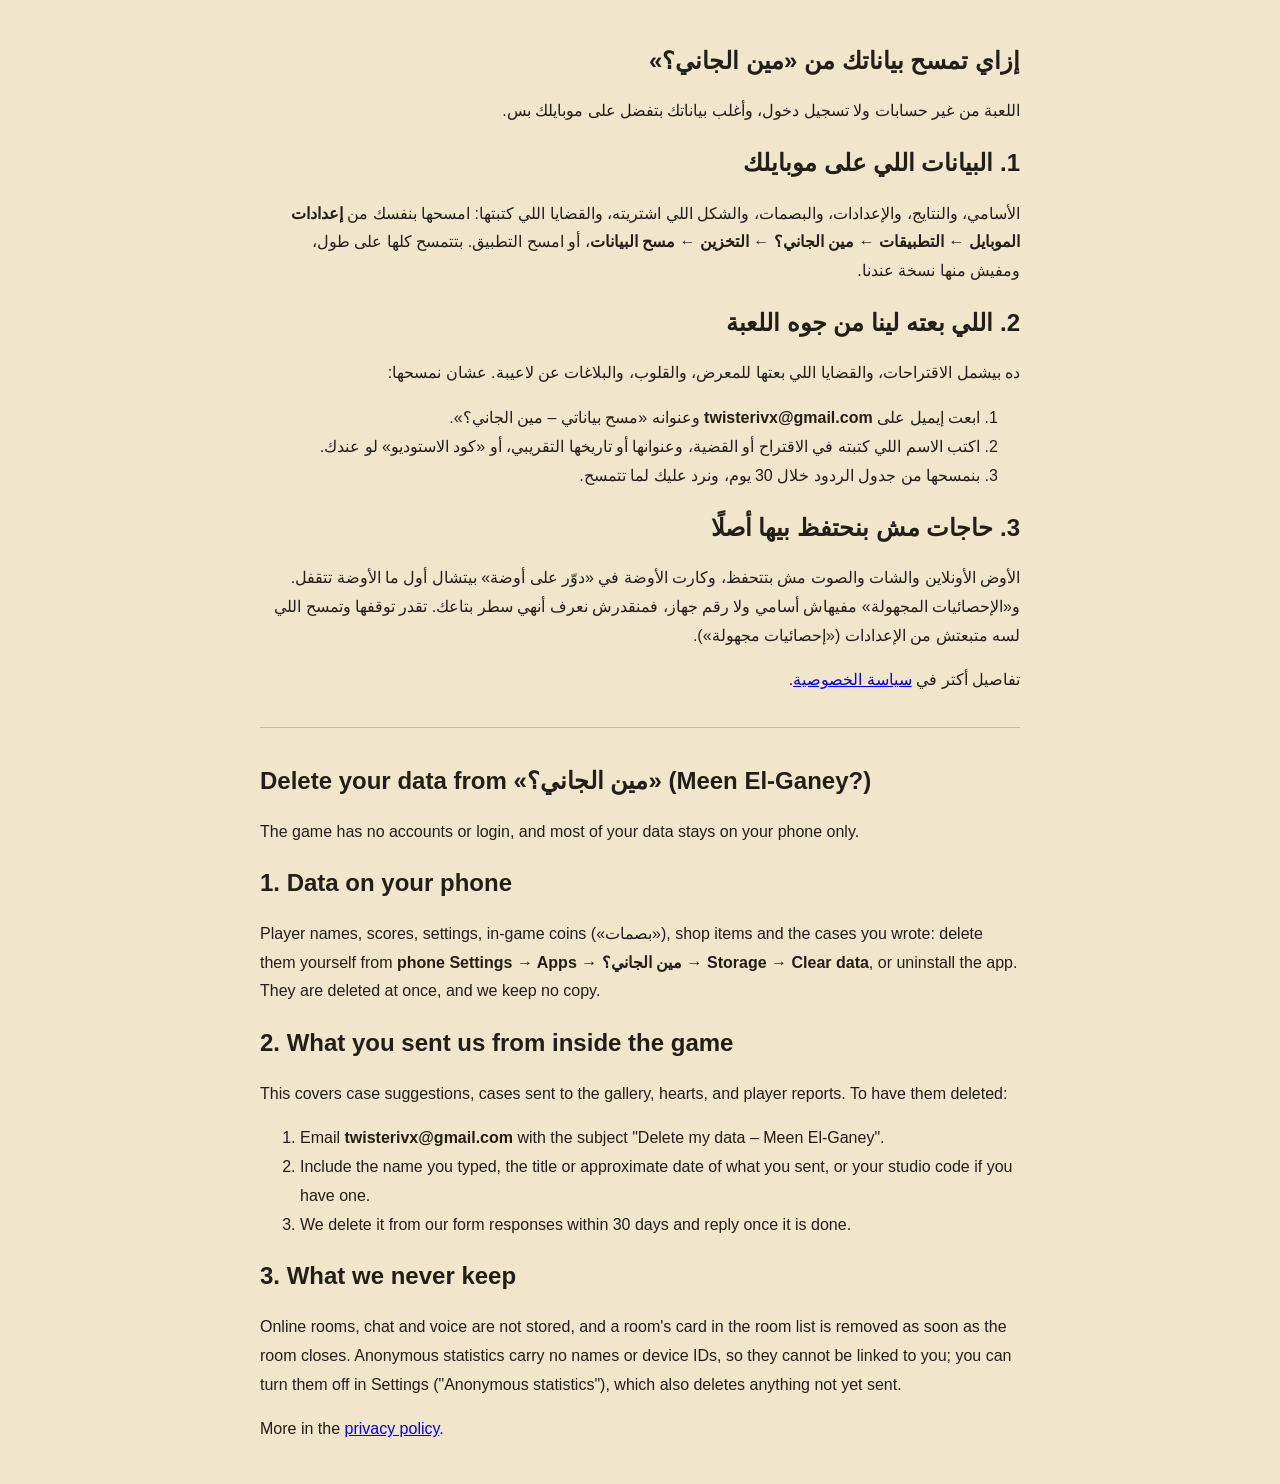
==== delete-data.html @ 5a8d2a7b "Data deletion page for the Play listing Co-Authored-By: Claude Opus 5.5 (1M context) <noreply@anthro" ====
<!doctype html>
<html lang="ar" dir="rtl">
<head>
<meta charset="utf-8">
<meta name="viewport" content="width=device-width, initial-scale=1">
<title>مسح بياناتك – مين الجاني؟</title>
<style>
  body { font-family: "Segoe UI", Tahoma, sans-serif; max-width: 760px; margin: 0 auto; padding: 24px 16px; line-height: 1.8; color: #231E17; background: #F1E6CC; }
  h1, h2 { line-height: 1.4; }
  section + section { margin-top: 32px; padding-top: 16px; border-top: 1px solid #CDB88C; }
  .en { direction: ltr; text-align: left; }
</style>
</head>
<body>
<section>
  <h1>إزاي تمسح بياناتك من «مين الجاني؟»</h1>
  <p>اللعبة من غير حسابات ولا تسجيل دخول، وأغلب بياناتك بتفضل على موبايلك بس.</p>
  <h2>1. البيانات اللي على موبايلك</h2>
  <p>الأسامي، والنتايج، والإعدادات، والبصمات، والشكل اللي اشتريته، والقضايا اللي كتبتها: امسحها بنفسك من <b>إعدادات الموبايل ← التطبيقات ← مين الجاني؟ ← التخزين ← مسح البيانات</b>، أو امسح التطبيق. بتتمسح كلها على طول، ومفيش منها نسخة عندنا.</p>
  <h2>2. اللي بعته لينا من جوه اللعبة</h2>
  <p>ده بيشمل الاقتراحات، والقضايا اللي بعتها للمعرض، والقلوب، والبلاغات عن لاعيبة. عشان نمسحها:</p>
  <ol>
    <li>ابعت إيميل على <b>twisterivx@gmail.com</b> وعنوانه «مسح بياناتي – مين الجاني؟».</li>
    <li>اكتب الاسم اللي كتبته في الاقتراح أو القضية، وعنوانها أو تاريخها التقريبي، أو «كود الاستوديو» لو عندك.</li>
    <li>بنمسحها من جدول الردود خلال 30 يوم، ونرد عليك لما تتمسح.</li>
  </ol>
  <h2>3. حاجات مش بنحتفظ بيها أصلًا</h2>
  <p>الأوض الأونلاين والشات والصوت مش بتتحفظ، وكارت الأوضة في «دوّر على أوضة» بيتشال أول ما الأوضة تتقفل. و«الإحصائيات المجهولة» مفيهاش أسامي ولا رقم جهاز، فمنقدرش نعرف أنهي سطر بتاعك. تقدر توقفها وتمسح اللي لسه متبعتش من الإعدادات («إحصائيات مجهولة»).</p>
  <p>تفاصيل أكتر في <a href="privacy.html">سياسة الخصوصية</a>.</p>
</section>
<section class="en" lang="en">
  <h1>Delete your data from «مين الجاني؟» (Meen El-Ganey?)</h1>
  <p>The game has no accounts or login, and most of your data stays on your phone only.</p>
  <h2>1. Data on your phone</h2>
  <p>Player names, scores, settings, in-game coins («بصمات»), shop items and the cases you wrote: delete them yourself from <b>phone Settings → Apps → مين الجاني؟ → Storage → Clear data</b>, or uninstall the app. They are deleted at once, and we keep no copy.</p>
  <h2>2. What you sent us from inside the game</h2>
  <p>This covers case suggestions, cases sent to the gallery, hearts, and player reports. To have them deleted:</p>
  <ol>
    <li>Email <b>twisterivx@gmail.com</b> with the subject "Delete my data – Meen El-Ganey".</li>
    <li>Include the name you typed, the title or approximate date of what you sent, or your studio code if you have one.</li>
    <li>We delete it from our form responses within 30 days and reply once it is done.</li>
  </ol>
  <h2>3. What we never keep</h2>
  <p>Online rooms, chat and voice are not stored, and a room's card in the room list is removed as soon as the room closes. Anonymous statistics carry no names or device IDs, so they cannot be linked to you; you can turn them off in Settings ("Anonymous statistics"), which also deletes anything not yet sent.</p>
  <p>More in the <a href="privacy.html">privacy policy</a>.</p>
</section>
</body>
</html>
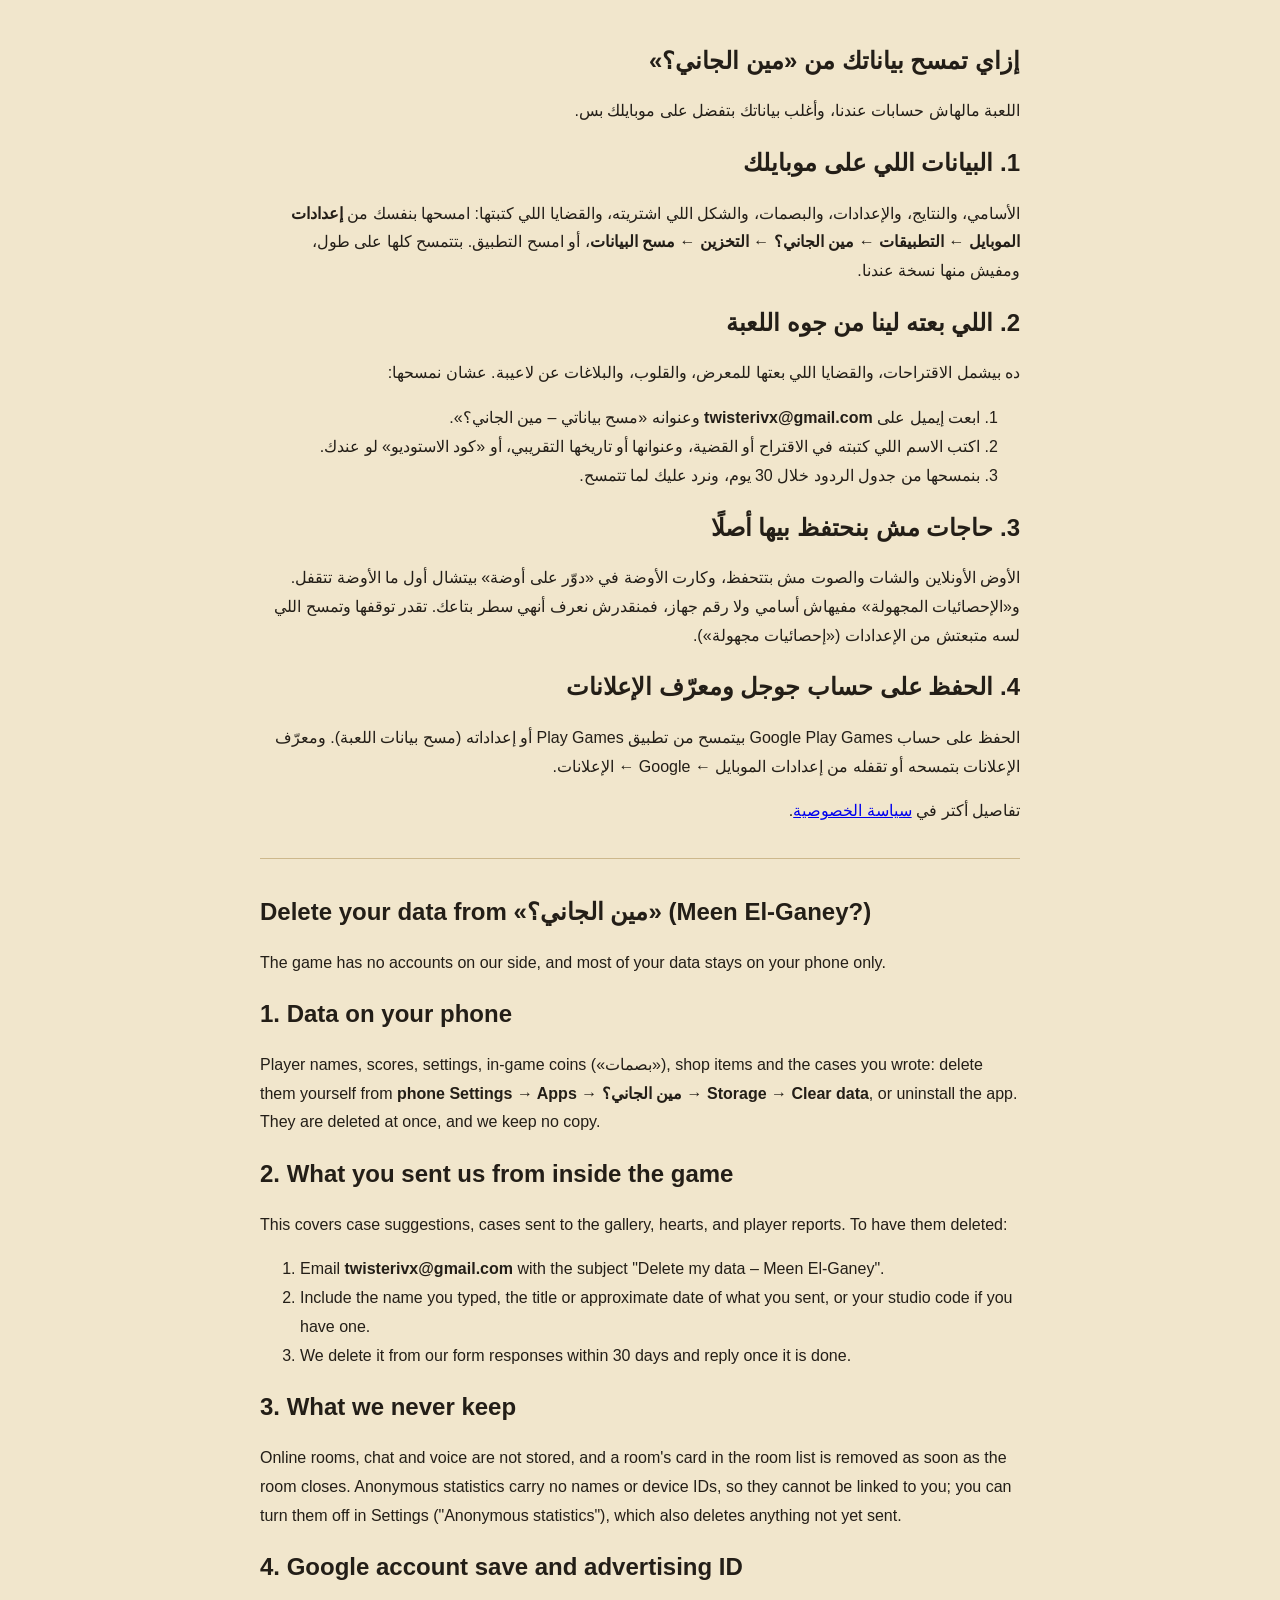
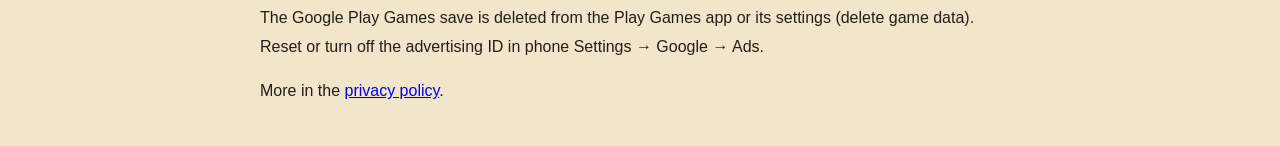
==== commit 1c608537: "0.16.3 web: Google-account save hooks; privacy policy and deletion page cover the optional ads and t" ====
--- a/delete-data.html
+++ b/delete-data.html
@@ -14,7 +14,7 @@
 <body>
 <section>
   <h1>إزاي تمسح بياناتك من «مين الجاني؟»</h1>
-  <p>اللعبة من غير حسابات ولا تسجيل دخول، وأغلب بياناتك بتفضل على موبايلك بس.</p>
+  <p>اللعبة مالهاش حسابات عندنا، وأغلب بياناتك بتفضل على موبايلك بس.</p>
   <h2>1. البيانات اللي على موبايلك</h2>
   <p>الأسامي، والنتايج، والإعدادات، والبصمات، والشكل اللي اشتريته، والقضايا اللي كتبتها: امسحها بنفسك من <b>إعدادات الموبايل ← التطبيقات ← مين الجاني؟ ← التخزين ← مسح البيانات</b>، أو امسح التطبيق. بتتمسح كلها على طول، ومفيش منها نسخة عندنا.</p>
   <h2>2. اللي بعته لينا من جوه اللعبة</h2>
@@ -26,11 +26,13 @@
   </ol>
   <h2>3. حاجات مش بنحتفظ بيها أصلًا</h2>
   <p>الأوض الأونلاين والشات والصوت مش بتتحفظ، وكارت الأوضة في «دوّر على أوضة» بيتشال أول ما الأوضة تتقفل. و«الإحصائيات المجهولة» مفيهاش أسامي ولا رقم جهاز، فمنقدرش نعرف أنهي سطر بتاعك. تقدر توقفها وتمسح اللي لسه متبعتش من الإعدادات («إحصائيات مجهولة»).</p>
+  <h2>4. الحفظ على حساب جوجل ومعرّف الإعلانات</h2>
+  <p>الحفظ على حساب Google Play Games بيتمسح من تطبيق Play Games أو إعداداته (مسح بيانات اللعبة). ومعرّف الإعلانات بتمسحه أو تقفله من إعدادات الموبايل ← Google ← الإعلانات.</p>
   <p>تفاصيل أكتر في <a href="privacy.html">سياسة الخصوصية</a>.</p>
 </section>
 <section class="en" lang="en">
   <h1>Delete your data from «مين الجاني؟» (Meen El-Ganey?)</h1>
-  <p>The game has no accounts or login, and most of your data stays on your phone only.</p>
+  <p>The game has no accounts on our side, and most of your data stays on your phone only.</p>
   <h2>1. Data on your phone</h2>
   <p>Player names, scores, settings, in-game coins («بصمات»), shop items and the cases you wrote: delete them yourself from <b>phone Settings → Apps → مين الجاني؟ → Storage → Clear data</b>, or uninstall the app. They are deleted at once, and we keep no copy.</p>
   <h2>2. What you sent us from inside the game</h2>
@@ -42,6 +44,8 @@
   </ol>
   <h2>3. What we never keep</h2>
   <p>Online rooms, chat and voice are not stored, and a room's card in the room list is removed as soon as the room closes. Anonymous statistics carry no names or device IDs, so they cannot be linked to you; you can turn them off in Settings ("Anonymous statistics"), which also deletes anything not yet sent.</p>
+  <h2>4. Google account save and advertising ID</h2>
+  <p>The Google Play Games save is deleted from the Play Games app or its settings (delete game data). Reset or turn off the advertising ID in phone Settings → Google → Ads.</p>
   <p>More in the <a href="privacy.html">privacy policy</a>.</p>
 </section>
 </body>
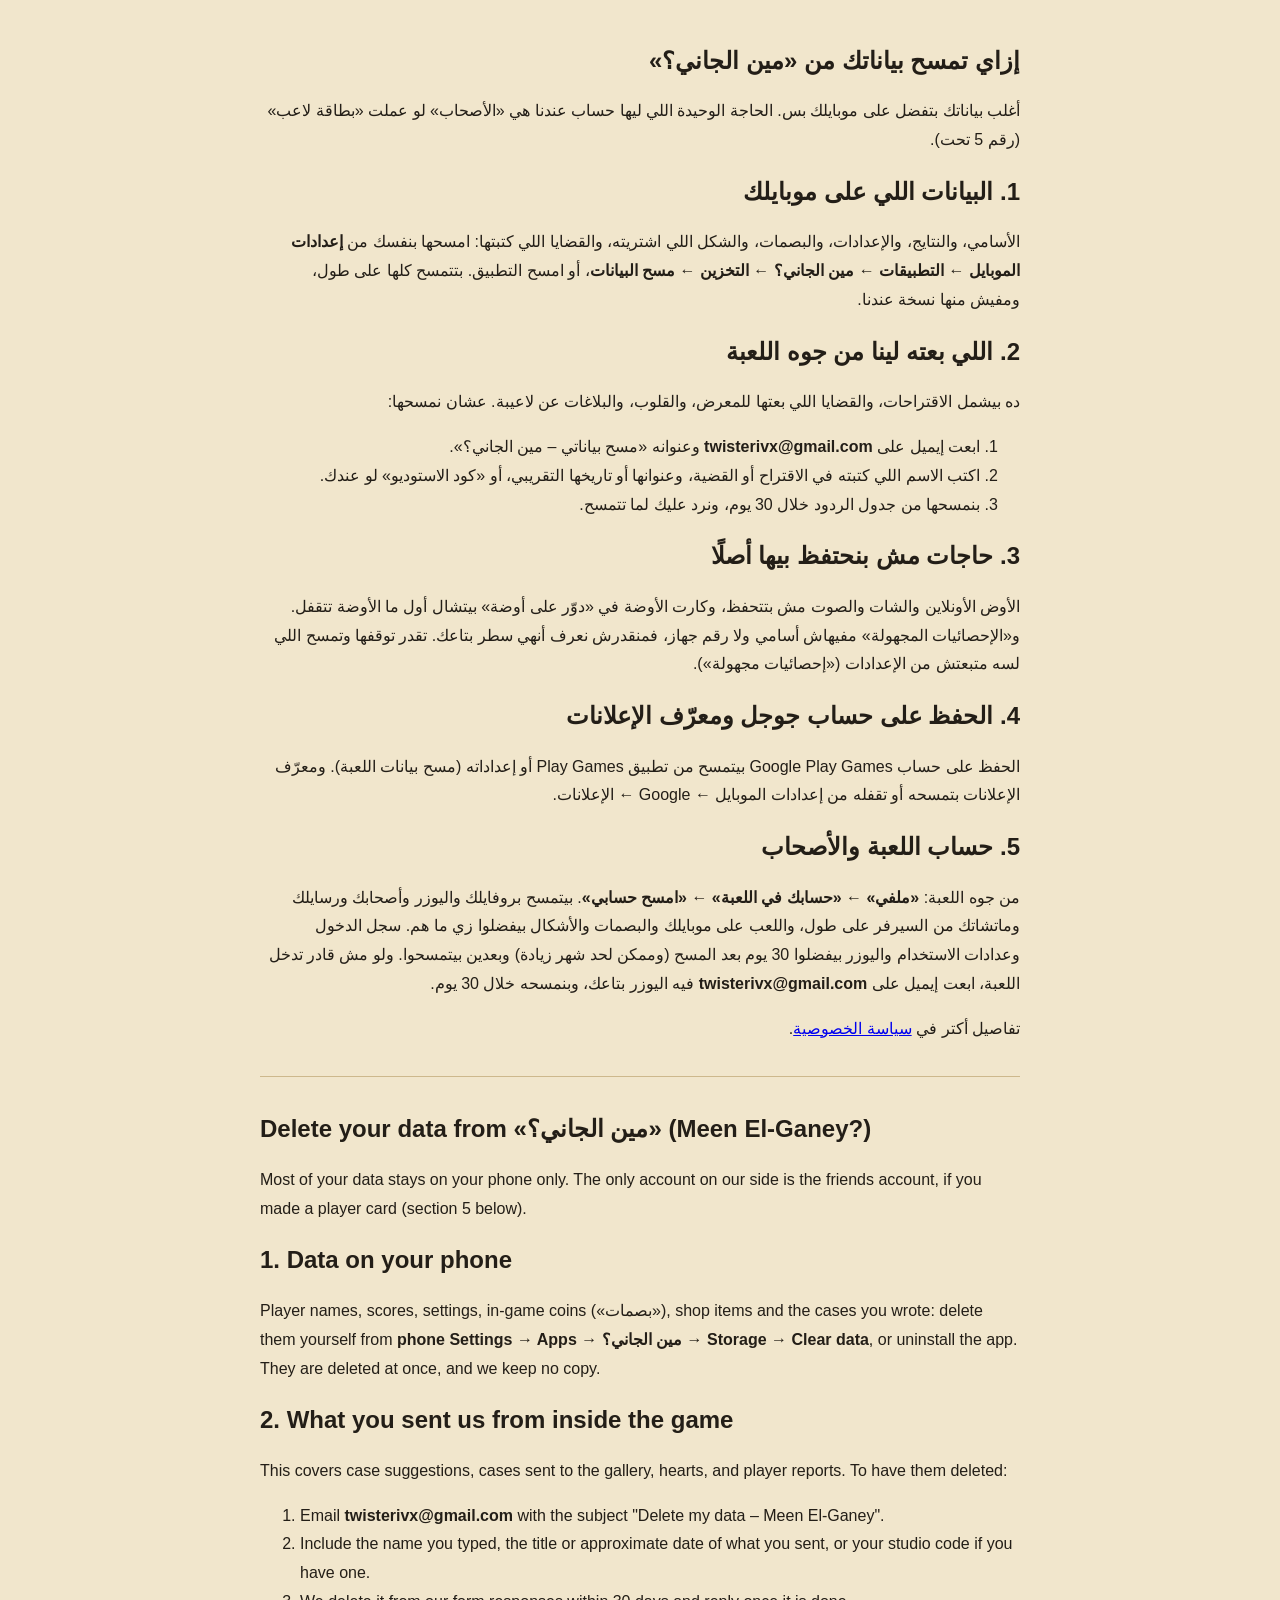
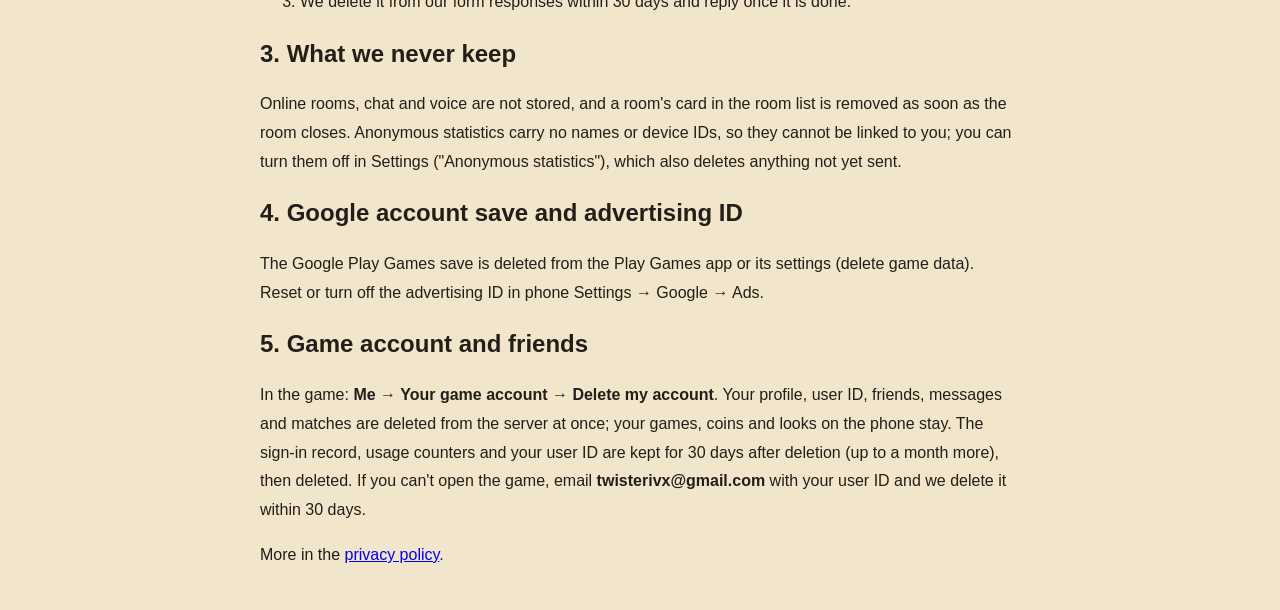
==== commit 712c02b9: "Friends on the web site for everyone (Gmail sign-in), smaller sealed pieces; privacy policy and dele" ====
--- a/delete-data.html
+++ b/delete-data.html
@@ -14,7 +14,7 @@
 <body>
 <section>
   <h1>إزاي تمسح بياناتك من «مين الجاني؟»</h1>
-  <p>اللعبة مالهاش حسابات عندنا، وأغلب بياناتك بتفضل على موبايلك بس.</p>
+  <p>أغلب بياناتك بتفضل على موبايلك بس. الحاجة الوحيدة اللي ليها حساب عندنا هي «الأصحاب» لو عملت «بطاقة لاعب» (رقم 5 تحت).</p>
   <h2>1. البيانات اللي على موبايلك</h2>
   <p>الأسامي، والنتايج، والإعدادات، والبصمات، والشكل اللي اشتريته، والقضايا اللي كتبتها: امسحها بنفسك من <b>إعدادات الموبايل ← التطبيقات ← مين الجاني؟ ← التخزين ← مسح البيانات</b>، أو امسح التطبيق. بتتمسح كلها على طول، ومفيش منها نسخة عندنا.</p>
   <h2>2. اللي بعته لينا من جوه اللعبة</h2>
@@ -28,11 +28,13 @@
   <p>الأوض الأونلاين والشات والصوت مش بتتحفظ، وكارت الأوضة في «دوّر على أوضة» بيتشال أول ما الأوضة تتقفل. و«الإحصائيات المجهولة» مفيهاش أسامي ولا رقم جهاز، فمنقدرش نعرف أنهي سطر بتاعك. تقدر توقفها وتمسح اللي لسه متبعتش من الإعدادات («إحصائيات مجهولة»).</p>
   <h2>4. الحفظ على حساب جوجل ومعرّف الإعلانات</h2>
   <p>الحفظ على حساب Google Play Games بيتمسح من تطبيق Play Games أو إعداداته (مسح بيانات اللعبة). ومعرّف الإعلانات بتمسحه أو تقفله من إعدادات الموبايل ← Google ← الإعلانات.</p>
+  <h2>5. حساب اللعبة والأصحاب</h2>
+  <p>من جوه اللعبة: <b>«ملفي» ← «حسابك في اللعبة» ← «امسح حسابي»</b>. بيتمسح بروفايلك واليوزر وأصحابك ورسايلك وماتشاتك من السيرفر على طول، واللعب على موبايلك والبصمات والأشكال بيفضلوا زي ما هم. سجل الدخول وعدادات الاستخدام واليوزر بيفضلوا 30 يوم بعد المسح (وممكن لحد شهر زيادة) وبعدين بيتمسحوا. ولو مش قادر تدخل اللعبة، ابعت إيميل على <b>twisterivx@gmail.com</b> فيه اليوزر بتاعك، وبنمسحه خلال 30 يوم.</p>
   <p>تفاصيل أكتر في <a href="privacy.html">سياسة الخصوصية</a>.</p>
 </section>
 <section class="en" lang="en">
   <h1>Delete your data from «مين الجاني؟» (Meen El-Ganey?)</h1>
-  <p>The game has no accounts on our side, and most of your data stays on your phone only.</p>
+  <p>Most of your data stays on your phone only. The only account on our side is the friends account, if you made a player card (section 5 below).</p>
   <h2>1. Data on your phone</h2>
   <p>Player names, scores, settings, in-game coins («بصمات»), shop items and the cases you wrote: delete them yourself from <b>phone Settings → Apps → مين الجاني؟ → Storage → Clear data</b>, or uninstall the app. They are deleted at once, and we keep no copy.</p>
   <h2>2. What you sent us from inside the game</h2>
@@ -46,6 +48,8 @@
   <p>Online rooms, chat and voice are not stored, and a room's card in the room list is removed as soon as the room closes. Anonymous statistics carry no names or device IDs, so they cannot be linked to you; you can turn them off in Settings ("Anonymous statistics"), which also deletes anything not yet sent.</p>
   <h2>4. Google account save and advertising ID</h2>
   <p>The Google Play Games save is deleted from the Play Games app or its settings (delete game data). Reset or turn off the advertising ID in phone Settings → Google → Ads.</p>
+  <h2>5. Game account and friends</h2>
+  <p>In the game: <b>Me → Your game account → Delete my account</b>. Your profile, user ID, friends, messages and matches are deleted from the server at once; your games, coins and looks on the phone stay. The sign-in record, usage counters and your user ID are kept for 30 days after deletion (up to a month more), then deleted. If you can't open the game, email <b>twisterivx@gmail.com</b> with your user ID and we delete it within 30 days.</p>
   <p>More in the <a href="privacy.html">privacy policy</a>.</p>
 </section>
 </body>
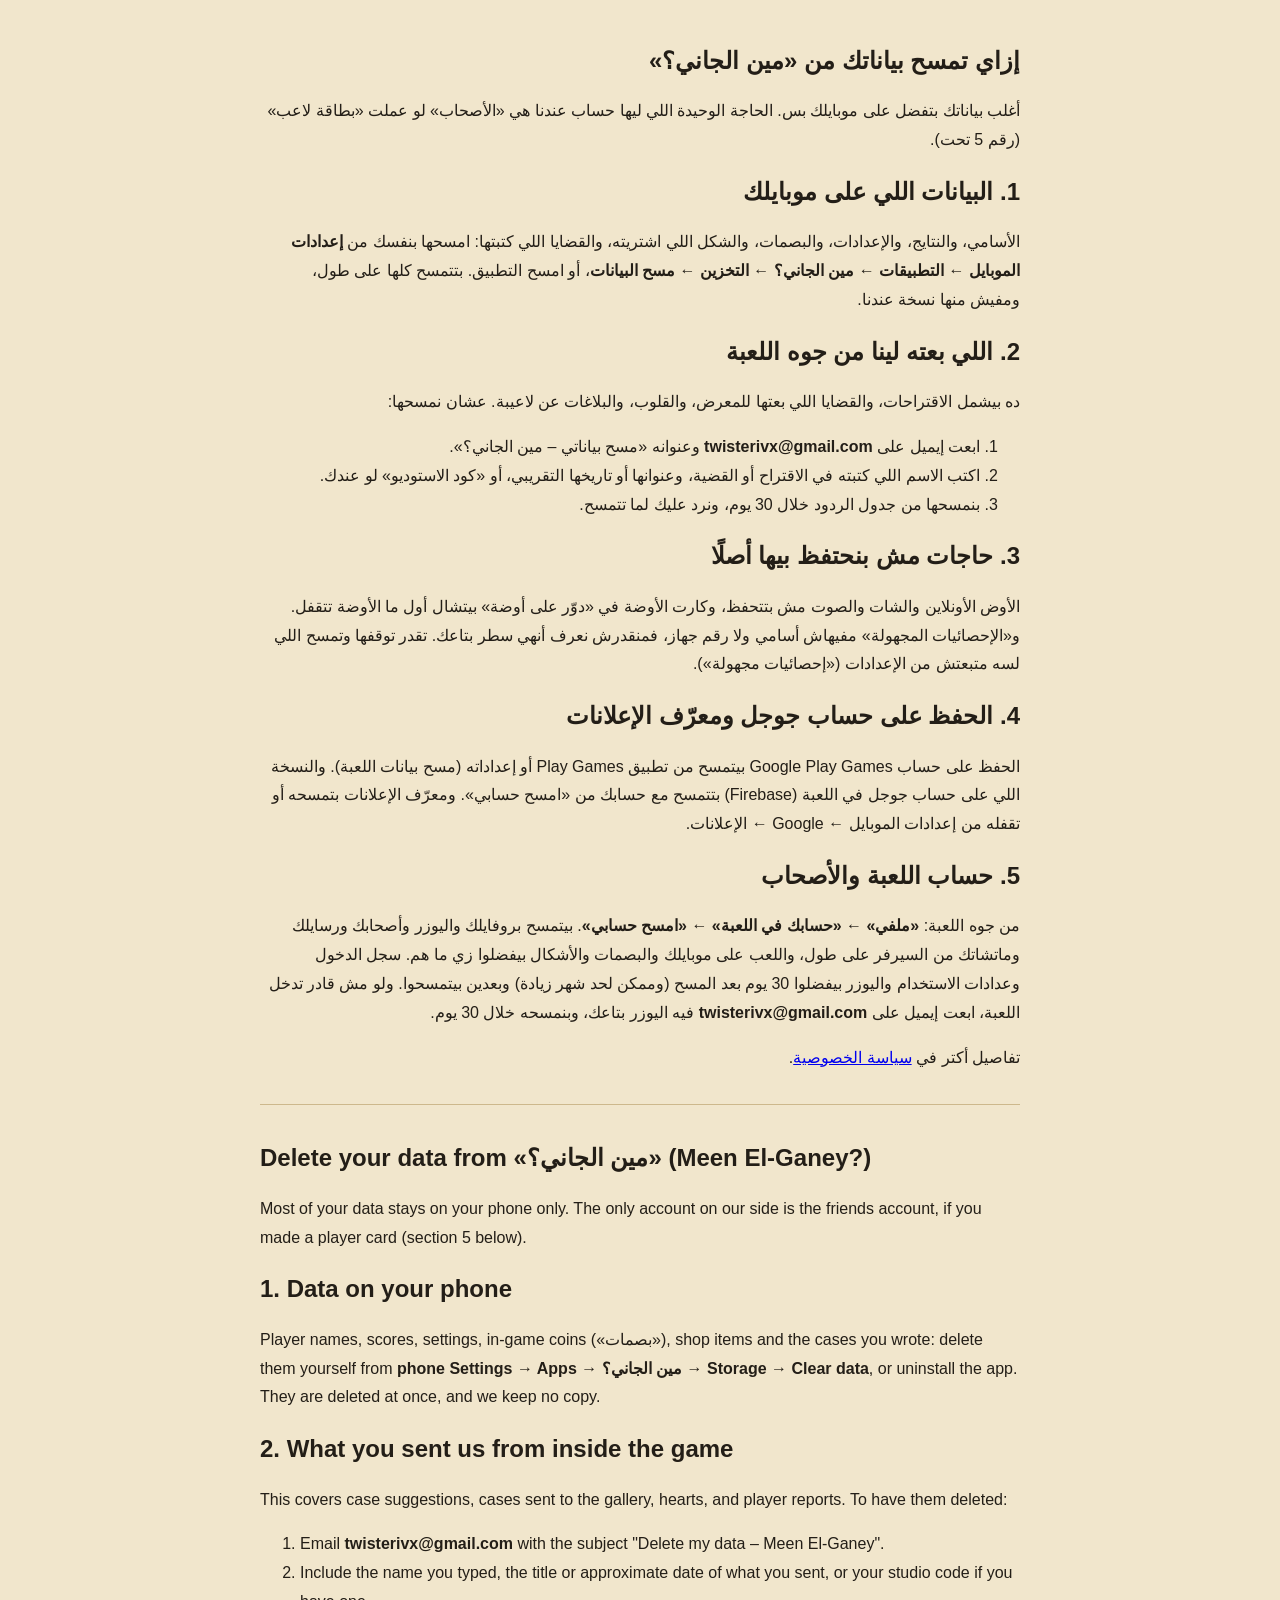
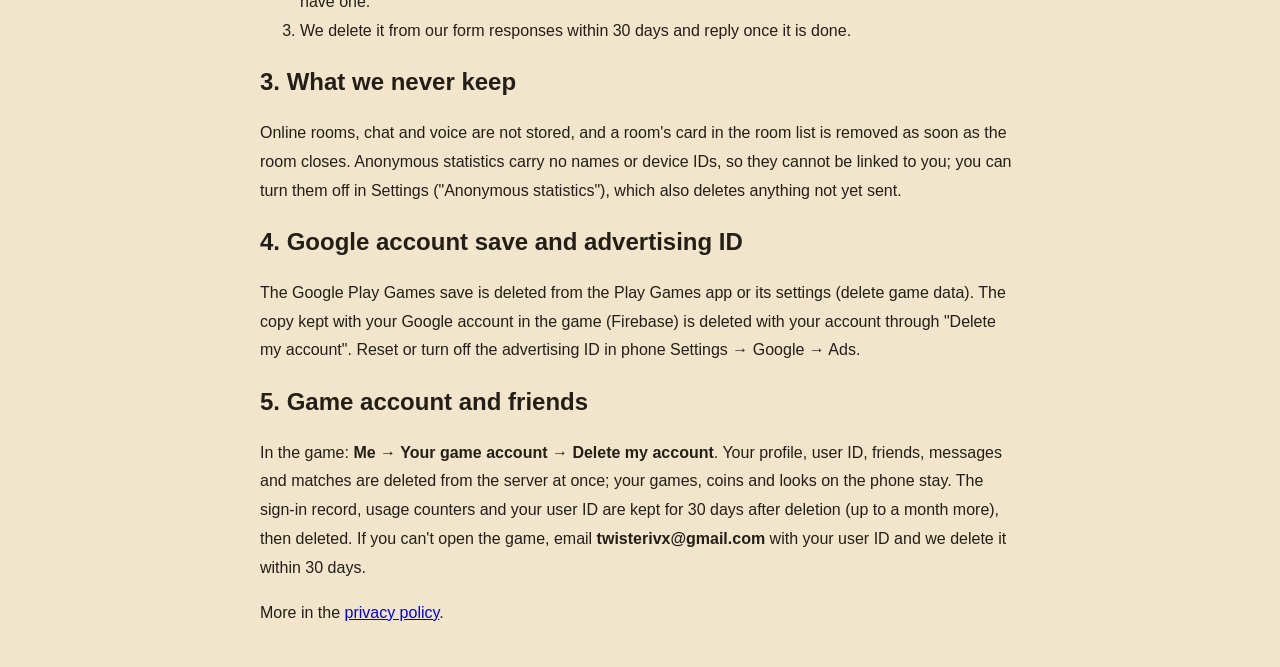
==== commit 51f1c6f7: "0.17.1: one save per Google account on the web and the app Co-Authored-By: Claude Opus 5.5 (1M conte" ====
--- a/delete-data.html
+++ b/delete-data.html
@@ -27,7 +27,7 @@
   <h2>3. حاجات مش بنحتفظ بيها أصلًا</h2>
   <p>الأوض الأونلاين والشات والصوت مش بتتحفظ، وكارت الأوضة في «دوّر على أوضة» بيتشال أول ما الأوضة تتقفل. و«الإحصائيات المجهولة» مفيهاش أسامي ولا رقم جهاز، فمنقدرش نعرف أنهي سطر بتاعك. تقدر توقفها وتمسح اللي لسه متبعتش من الإعدادات («إحصائيات مجهولة»).</p>
   <h2>4. الحفظ على حساب جوجل ومعرّف الإعلانات</h2>
-  <p>الحفظ على حساب Google Play Games بيتمسح من تطبيق Play Games أو إعداداته (مسح بيانات اللعبة). ومعرّف الإعلانات بتمسحه أو تقفله من إعدادات الموبايل ← Google ← الإعلانات.</p>
+  <p>الحفظ على حساب Google Play Games بيتمسح من تطبيق Play Games أو إعداداته (مسح بيانات اللعبة). والنسخة اللي على حساب جوجل في اللعبة (Firebase) بتتمسح مع حسابك من «امسح حسابي». ومعرّف الإعلانات بتمسحه أو تقفله من إعدادات الموبايل ← Google ← الإعلانات.</p>
   <h2>5. حساب اللعبة والأصحاب</h2>
   <p>من جوه اللعبة: <b>«ملفي» ← «حسابك في اللعبة» ← «امسح حسابي»</b>. بيتمسح بروفايلك واليوزر وأصحابك ورسايلك وماتشاتك من السيرفر على طول، واللعب على موبايلك والبصمات والأشكال بيفضلوا زي ما هم. سجل الدخول وعدادات الاستخدام واليوزر بيفضلوا 30 يوم بعد المسح (وممكن لحد شهر زيادة) وبعدين بيتمسحوا. ولو مش قادر تدخل اللعبة، ابعت إيميل على <b>twisterivx@gmail.com</b> فيه اليوزر بتاعك، وبنمسحه خلال 30 يوم.</p>
   <p>تفاصيل أكتر في <a href="privacy.html">سياسة الخصوصية</a>.</p>
@@ -47,7 +47,7 @@
   <h2>3. What we never keep</h2>
   <p>Online rooms, chat and voice are not stored, and a room's card in the room list is removed as soon as the room closes. Anonymous statistics carry no names or device IDs, so they cannot be linked to you; you can turn them off in Settings ("Anonymous statistics"), which also deletes anything not yet sent.</p>
   <h2>4. Google account save and advertising ID</h2>
-  <p>The Google Play Games save is deleted from the Play Games app or its settings (delete game data). Reset or turn off the advertising ID in phone Settings → Google → Ads.</p>
+  <p>The Google Play Games save is deleted from the Play Games app or its settings (delete game data). The copy kept with your Google account in the game (Firebase) is deleted with your account through "Delete my account". Reset or turn off the advertising ID in phone Settings → Google → Ads.</p>
   <h2>5. Game account and friends</h2>
   <p>In the game: <b>Me → Your game account → Delete my account</b>. Your profile, user ID, friends, messages and matches are deleted from the server at once; your games, coins and looks on the phone stay. The sign-in record, usage counters and your user ID are kept for 30 days after deletion (up to a month more), then deleted. If you can't open the game, email <b>twisterivx@gmail.com</b> with your user ID and we delete it within 30 days.</p>
   <p>More in the <a href="privacy.html">privacy policy</a>.</p>
